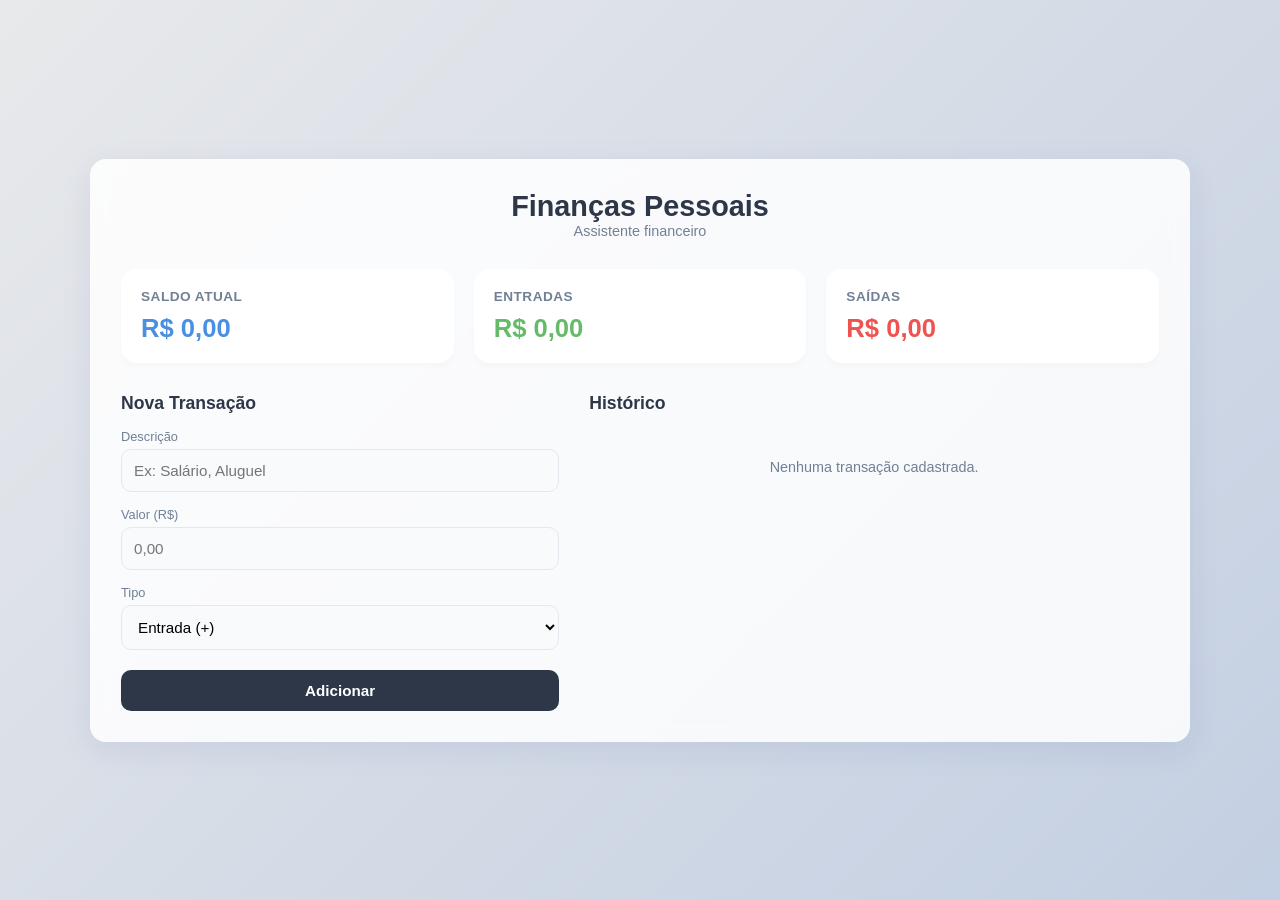
==== app.html @ d325b7e8 "feat: atualiza landing page e ajusta caminhos de imagens" ====
<!DOCTYPE html>
<html lang="pt-BR"> 
<head>
    <meta charset="UTF-8">
    <meta name="viewport" content="width=device-width, initial-scale=1.0">
    <link rel="stylesheet" href="style.css">
    <link rel="manifest" href="manifest.json">
    <link rel="icon" type="image/png" sizes="32x32" href="assets/assistente-financeiro-32x32.png">
    <link rel="apple-touch-icon" href="assets/assistente-financeiro-180x180.png">
    <meta property="og:title" content="Assistente Financeiro">
    <meta property="og:description" content="Controle financeiro pessoal simples, rápido e direto no seu navegador.">
    <meta property="og:image" content="https://assistente-financeiro-lilac.vercel.app/assets/preview.png">
    <meta property="og:url" content="https://assistente-financeiro-lilac.vercel.app">
    <meta property="og:type" content="website">
    <meta name="theme-color" content="#4CAF50">
    <meta name="viewport" content="width=device-width, initial-scale=1.0">
    <meta name="google-site-verification" content="GkUTN2St-GQ0SVAC4OVZSXLPmSJ9Dm4AJnfqXykQ05I" />
    <title>Assistente Financeiro Moderno</title>
</head>

<body>
    <main class="container">
        <header>
            <h1>Finanças Pessoais</h1>
            <p>Assistente financeiro</p>
        </header>

        <section class="dashboard">
            <article class="card balance">
                <h3>Saldo Atual</h3>
                <output class="value" id="balance-val">R$ 0,00</output>
            </article>

            <article class="card incomes">
                <h3>Entradas</h3>
                <output class="value" id="incomes-val">R$ 0,00</output>
            </article>

            <article class="card expenses">
                <h3>Saídas</h3>
                <output class="value" id="expenses-val">R$ 0,00</output>
            </article>
        </section>

        <div class="main-content">
            <section class="form-section">
                <h2>Nova Transação</h2>
                <form id="finance-form">
                    <p class="input-group">
                        <label for="description">Descrição</label>
                        <input type="text" id="description" placeholder="Ex: Salário, Aluguel"
                            pattern="^[A-Za-zÀ-ÿ\s]+$"
                            title="Apenas letras e espaços são permitidos. Remova números ou símbolos." required>                                      
                    </p>

                    <p class="input-group">
                        <label for="amount">Valor (R$)</label>
                        <input type="number" id="amount" step="0.01" placeholder="0,00" required>
                    </p>

                    <p class="input-group">
                        <label for="type">Tipo</label>
                        <select id="type">
                            <option value="income">Entrada (+)</option>
                            <option value="expense">Saída (-)</option>
                        </select>
                    </p>

                    <button type="submit">Adicionar</button>
                </form>
            </section>

            <section class="history-section">
                <h2>Histórico</h2>
                <ul class="transaction-list" id="transaction-list">
                </ul>
                <p id="empty-msg" class="empty-state">Nenhuma transação cadastrada.</p>
            </section>

        </div>
    </main>
</body>
<script src="config.js"></script>
<script src="./script.js"></script>

</html>
---- style.css ----
/* --- CONFIGURAÇÕES GERAIS E CORES --- */
:root {
    --bg-gradient: linear-gradient(135deg, #e8e9eb 0%, #c3cfe2 100%);
    --card-bg: rgba(255, 255, 255, 0.85);
    --text-main: #2d3748;
    --text-secondary: #718096;
    --primary: #4a90e2;
    --income: #66bb6a;
    --expense: #ef5350;
    --border-radius: 16px;
    --shadow: 0 8px 32px 0 rgba(31, 38, 135, 0.08);
}

* {
    margin: 0;
    padding: 0;
    box-sizing: border-box;
    font-family: 'Segoe UI', Tahoma, Geneva, Verdana, sans-serif;
}

body {
    background: var(--bg-gradient);
    color: var(--text-main);
    min-height: 100vh;
    display: flex;
    justify-content: center;
    align-items: center;
    padding: 20px;
}

.container {
    width: 100%;
    max-width: 1100px;
    background: var(--card-bg);
    backdrop-filter: blur(10px);
    -webkit-backdrop-filter: blur(10px);
    border-radius: var(--border-radius);
    border: 1px solid rgba(255, 255, 255, 0.18);
    box-shadow: var(--shadow);
    padding: 30px;
}

header {
    margin-bottom: 30px;
    text-align: center;
}

header h1 {
    font-size: 1.8rem;
    font-weight: 600;
    color: var(--text-main);
}

header p {
    color: var(--text-secondary);
    font-size: 0.9rem;
}

.dashboard {
    display: grid;
    grid-template-columns: repeat(auto-fit, minmax(220px, 1fr));
    gap: 20px;
    margin-bottom: 30px;
}

.card {
    background: white;
    padding: 20px;
    border-radius: var(--border-radius);
    box-shadow: 0 4px 6px rgba(0, 0, 0, 0.02);
    transition: transform 0.2s;
    cursor: pointer;
}

.card:hover {
    transform: translateY(-2px);
}

.card h3 {
    font-size: 0.85rem;
    text-transform: uppercase;
    letter-spacing: 0.5px;
    color: var(--text-secondary);
    margin-bottom: 10px;
}

.card .value {
    font-size: 1.6rem;
    font-weight: 600;
}

.card.balance .value {
    color: var(--primary);
}

.card.incomes .value {
    color: var(--income);
}

.card.expenses .value {
    color: var(--expense);
}

.main-content {
    display: grid;
    grid-template-columns: 1fr 1.3fr;
    gap: 30px;
}

@media (max-width: 768px) {
    .main-content {
        grid-template-columns: 1fr;
    }
}

.form-section h2,
.history-section h2 {
    font-size: 1.1rem;
    margin-bottom: 15px;
    color: var(--text-main);
}

form {
    display: flex;
    flex-direction: column;
    gap: 15px;
}

.input-group {
    display: flex;
    flex-direction: column;
    gap: 5px;
}

.input-group label {
    font-size: 0.8rem;
    color: var(--text-secondary);
    font-weight: 500;
}

input,
select {
    padding: 12px;
    border: 1px solid #e2e8f0;
    border-radius: 10px;
    font-size: 0.95rem;
    outline: none;
    background-color: #f8fafc;
    transition: border 0.2s;
}

input:focus,
select:focus {
    border-color: var(--primary);
    background-color: #fff;
}

button {
    background-color: var(--text-main);
    color: white;
    padding: 12px;
    border: none;
    border-radius: 10px;
    font-size: 0.95rem;
    font-weight: 600;
    cursor: pointer;
    transition: background 0.2s;
    margin-top: 5px;
}

button:hover {
    background-color: #1a202c;
}

.history-section {
    display: flex;
    flex-direction: column;
}

.transaction-list {
    list-style: none;
    max-height: 290px;
    overflow-y: auto;
    padding-right: 5px;
}

.transaction-list::-webkit-scrollbar {
    width: 6px;
}

.transaction-list::-webkit-scrollbar-thumb {
    background: #cbd5e1;
    border-radius: 3px;
}

.transaction-item {
    background: white;
    padding: 14px;
    border-radius: 10px;
    margin-bottom: 10px;
    display: flex;
    justify-content: space-between;
    align-items: center;
    box-shadow: 0 2px 4px rgba(0, 0, 0, 0.01);
    animation: fadeIn 0.3s ease;
}

@keyframes fadeIn {
    from {
        opacity: 0;
        transform: translateY(5px);
    }

    to {
        opacity: 1;
        transform: translateY(0);
    }
}

.item-info {
    display: flex;
    flex-direction: column;
    gap: 2px;
}

.item-title {
    font-size: 0.95rem;
    font-weight: 500;
}

.item-category {
    font-size: 0.75rem;
    color: var(--text-secondary);
    background: #f1f5f9;
    padding: 2px 8px;
    border-radius: 20px;
    width: fit-content;
    margin-top: 2px;
}

.item-value-wrapper {
    display: flex;
    align-items: center;
    gap: 15px;
}

.item-value {
    font-size: 0.95rem;
    font-weight: 600;
}

.item-value.plus {
    color: var(--income);
}

.item-value.minus {
    color: var(--expense);
}

.btn-delete {
    background: none;
    color: #a0aec0;
    border: none;
    padding: 0;
    margin: 0;
    cursor: pointer;
    font-size: 1.1rem;
    transition: color 0.2s;
}

.btn-delete:hover {
    color: var(--expense);
}

.empty-state {
    color: var(--text-secondary);
    text-align: center;
    font-size: 0.9rem;
    margin-top: 30px;
}
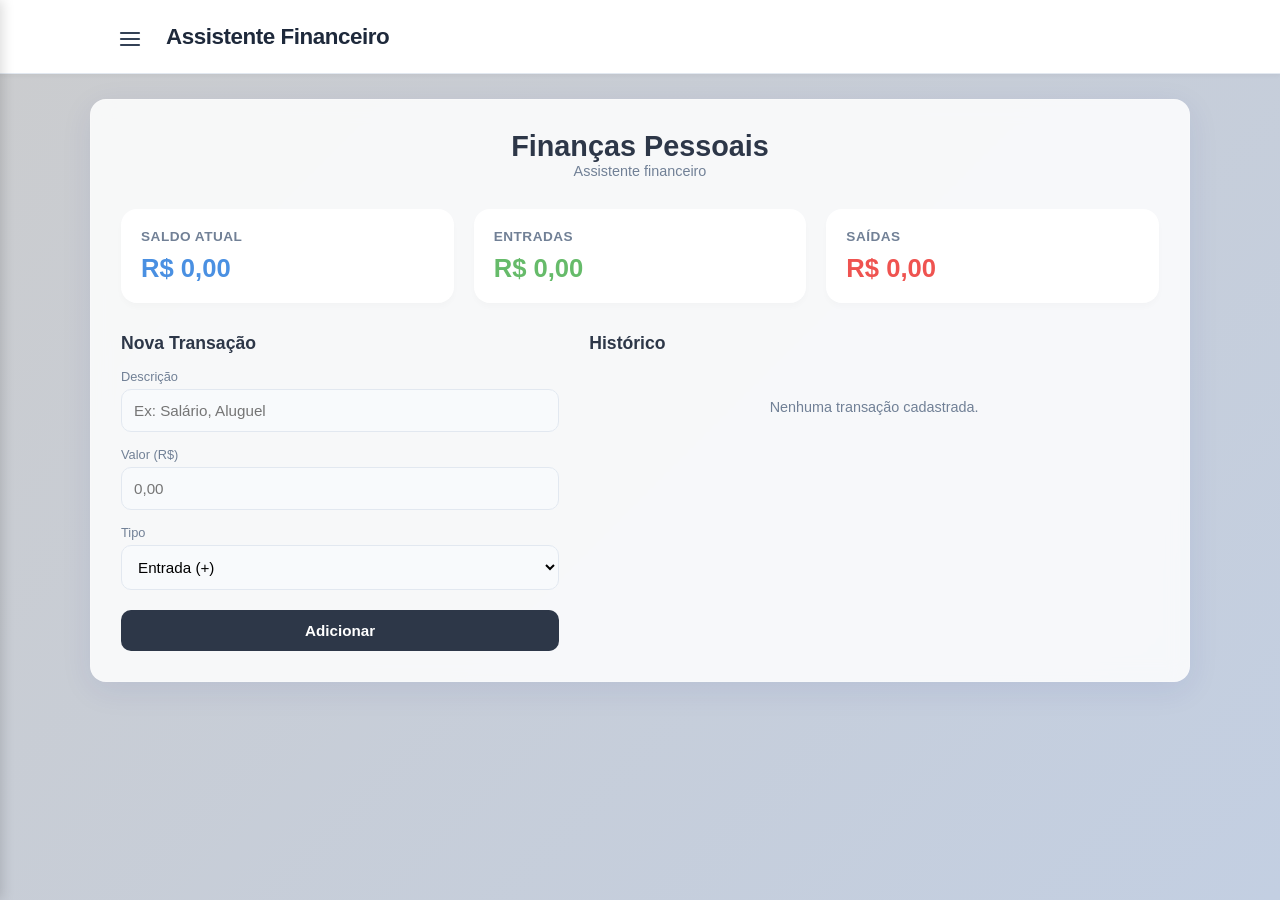
==== commit 1c2f93fe: "atualização do preview do README.md" ====
--- a/app.html
+++ b/app.html
@@ -1,5 +1,6 @@
 <!DOCTYPE html>
-<html lang="pt-BR"> 
+<html lang="pt-BR">
+
 <head>
     <meta charset="UTF-8">
     <meta name="viewport" content="width=device-width, initial-scale=1.0">
@@ -19,6 +20,41 @@
 </head>
 
 <body>
+    <header class="top-navbar">
+        <div class="navbar-content">
+            <div class="navbar-left">
+                <button id="btn-open-menu" class="btn-icon-nav" aria-label="Abrir Menu">
+                    <svg width="24" height="24" viewBox="0 0 24 24" fill="none" stroke="currentColor" stroke-width="2.2"
+                        stroke-linecap="round" stroke-linejoin="round">
+                        <line x1="3" y1="12" x2="21" y2="12"></line>
+                        <line x1="3" y1="6" x2="21" y2="6"></line>
+                        <line x1="3" y1="18" x2="21" y2="18"></line>
+                    </svg>
+                </button>
+                <h1 class="nav-title">Assistente Financeiro</h1>
+            </div>
+        </div>
+    </header>
+
+    <div id="menu-overlay" class="menu-overlay"></div>
+    <aside id="sidebar-menu" class="sidebar-menu">
+        <div class="sidebar-header">
+            <h3>Menu</h3>
+            <button id="btn-close-menu" class="btn-close-icon" aria-label="Fechar Menu">&times;</button>
+        </div>
+        <nav class="sidebar-nav">
+            <button id="btn-export-csv" class="menu-item">
+                <span>📊 Exportar para Planilha (.csv)</span>
+            </button>
+            <button id="btn-backup" class="menu-item">
+                <span>💾 Fazer Backup dos Dados</span>
+            </button>
+            <button id="btn-restore" class="menu-item">
+                <span>📂 Restaurar Backup</span>
+            </button>
+        </nav>
+    </aside>
+
     <main class="container">
         <header>
             <h1>Finanças Pessoais</h1>
@@ -50,12 +86,14 @@
                         <label for="description">Descrição</label>
                         <input type="text" id="description" placeholder="Ex: Salário, Aluguel"
                             pattern="^[A-Za-zÀ-ÿ\s]+$"
-                            title="Apenas letras e espaços são permitidos. Remova números ou símbolos." required>                                      
+                            title="Apenas letras e espaços são permitidos. Remova números ou símbolos." required>
                     </p>
 
                     <p class="input-group">
                         <label for="amount">Valor (R$)</label>
-                        <input type="number" id="amount" step="0.01" placeholder="0,00" required>
+                        <!-- <input type="number" id="amount" step="0.01" placeholder="0,00" required> -->
+                        <!-- <input type="text" id="amount" placeholder="0,00" inputmode="numeric"> -->
+                        <input type="text" id="amount" placeholder="0,00" inputmode="numeric" required>
                     </p>
 
                     <p class="input-group">
--- a/style.css
+++ b/style.css
@@ -1,6 +1,6 @@
 /* --- CONFIGURAÇÕES GERAIS E CORES --- */
 :root {
-    --bg-gradient: linear-gradient(135deg, #e8e9eb 0%, #c3cfe2 100%);
+    --bg-gradient: linear-gradient(135deg, #cbccce 0%, #c3cfe2 100%);
     --card-bg: rgba(255, 255, 255, 0.85);
     --text-main: #2d3748;
     --text-secondary: #718096;
@@ -23,11 +23,64 @@
     color: var(--text-main);
     min-height: 100vh;
     display: flex;
+    flex-direction: column;
+    align-items: center;
+}
+
+/* --- BARRA SUPERIOR (NAVBAR FIXA NO TOPO) --- */
+.top-navbar {
+    width: 100%;
+    background-color: #ffffff;
+    border-bottom: 1px solid #e2e8f0;
+    box-shadow: 0 2px 4px rgba(0, 0, 0, 0.04);
+    position: sticky;
+    top: 0;
+    z-index: 90;
+    margin-bottom: 25px;
+}
+
+.navbar-content {
+    max-width: 1100px;
+    margin: 0 auto;
+    padding: 14px 20px;
+    display: flex;
+    align-items: center;
+    justify-content: space-between;
+}
+
+.navbar-left {
+    display: flex;
+    align-items: center;
+    gap: 16px;
+}
+
+.nav-title {
+    font-size: 1.4rem;
+    font-weight: 700;
+    color: #1e293b;
+    margin: 0;
+    letter-spacing: -0.02em;
+}
+
+.btn-icon-nav {
+    background: transparent;
+    border: none;
+    cursor: pointer;
+    display: flex;
+    align-items: center;
     justify-content: center;
-    align-items: center;
-    padding: 20px;
-}
-
+    padding: 8px;
+    border-radius: 8px;
+    color: #334155;
+    transition: background 0.2s, color 0.2s;
+}
+
+.btn-icon-nav:hover {
+    background: #f1f5f9;
+    color: #0f172a;
+}
+
+/* --- CONTAINER PRINCIPAL DO APP --- */
 .container {
     width: 100%;
     max-width: 1100px;
@@ -38,6 +91,7 @@
     border: 1px solid rgba(255, 255, 255, 0.18);
     box-shadow: var(--shadow);
     padding: 30px;
+    margin-bottom: 30px;
 }
 
 header {
@@ -56,6 +110,7 @@
     font-size: 0.9rem;
 }
 
+/* --- CARDS E DASHBOARD --- */
 .dashboard {
     display: grid;
     grid-template-columns: repeat(auto-fit, minmax(220px, 1fr));
@@ -101,6 +156,7 @@
     color: var(--expense);
 }
 
+/* --- CONTEÚDO PRINCIPAL E FORMULÁRIO --- */
 .main-content {
     display: grid;
     grid-template-columns: 1fr 1.3fr;
@@ -172,6 +228,7 @@
     background-color: #1a202c;
 }
 
+/* --- LISTA E HISTÓRICO --- */
 .history-section {
     display: flex;
     flex-direction: column;
@@ -210,7 +267,6 @@
         opacity: 0;
         transform: translateY(5px);
     }
-
     to {
         opacity: 1;
         transform: translateY(0);
@@ -277,4 +333,99 @@
     text-align: center;
     font-size: 0.9rem;
     margin-top: 30px;
+}
+
+/* --- MENU LATERAL E OVERLAY --- */
+.menu-overlay {
+    position: fixed;
+    top: 0;
+    left: 0;
+    width: 100%;
+    height: 100%;
+    background: rgba(0, 0, 0, 0.5);
+    opacity: 0;
+    visibility: hidden;
+    transition: opacity 0.3s ease, visibility 0.3s ease;
+    z-index: 99;
+}
+
+.menu-overlay.active {
+    opacity: 1;
+    visibility: visible;
+}
+
+.sidebar-menu {
+    position: fixed;
+    top: 0;
+    left: -280px;
+    width: 280px;
+    height: 100%;
+    background: #ffffff;
+    box-shadow: 2px 0 12px rgba(0, 0, 0, 0.15);
+    transition: left 0.3s ease;
+    z-index: 100;
+    display: flex;
+    flex-direction: column;
+}
+
+.sidebar-menu.active {
+    left: 0;
+}
+
+.sidebar-header {
+    padding: 20px;
+    display: flex;
+    justify-content: space-between;
+    align-items: center;
+    border-bottom: 1px solid #f0f0f0;
+}
+
+.sidebar-header h3 {
+    color: #1e293b;
+    margin: 0;
+    font-weight: 600;
+}
+
+.sidebar-nav {
+    display: flex;
+    flex-direction: column;
+    padding: 10px 0;
+}
+
+.menu-item {
+    display: flex;
+    align-items: center;
+    gap: 12px;
+    padding: 14px 20px;
+    border: none;
+    background: transparent;
+    width: 100%;
+    text-align: left;
+    font-size: 15px;
+    color: #1e293b;
+    font-weight: 500;
+    cursor: pointer;
+    transition: background 0.2s, color 0.2s;
+}
+
+.menu-item:hover {
+    background: #f1f5f9;
+    color: #2563eb;
+}
+
+.menu-item span {
+    color: inherit;
+}
+
+.btn-close-icon {
+    background: none;
+    border: none;
+    font-size: 24px;
+    cursor: pointer;
+    color: #64748b;
+    padding: 0;
+}
+
+.btn-close-icon:hover {
+    color: #0f172a;
 }
